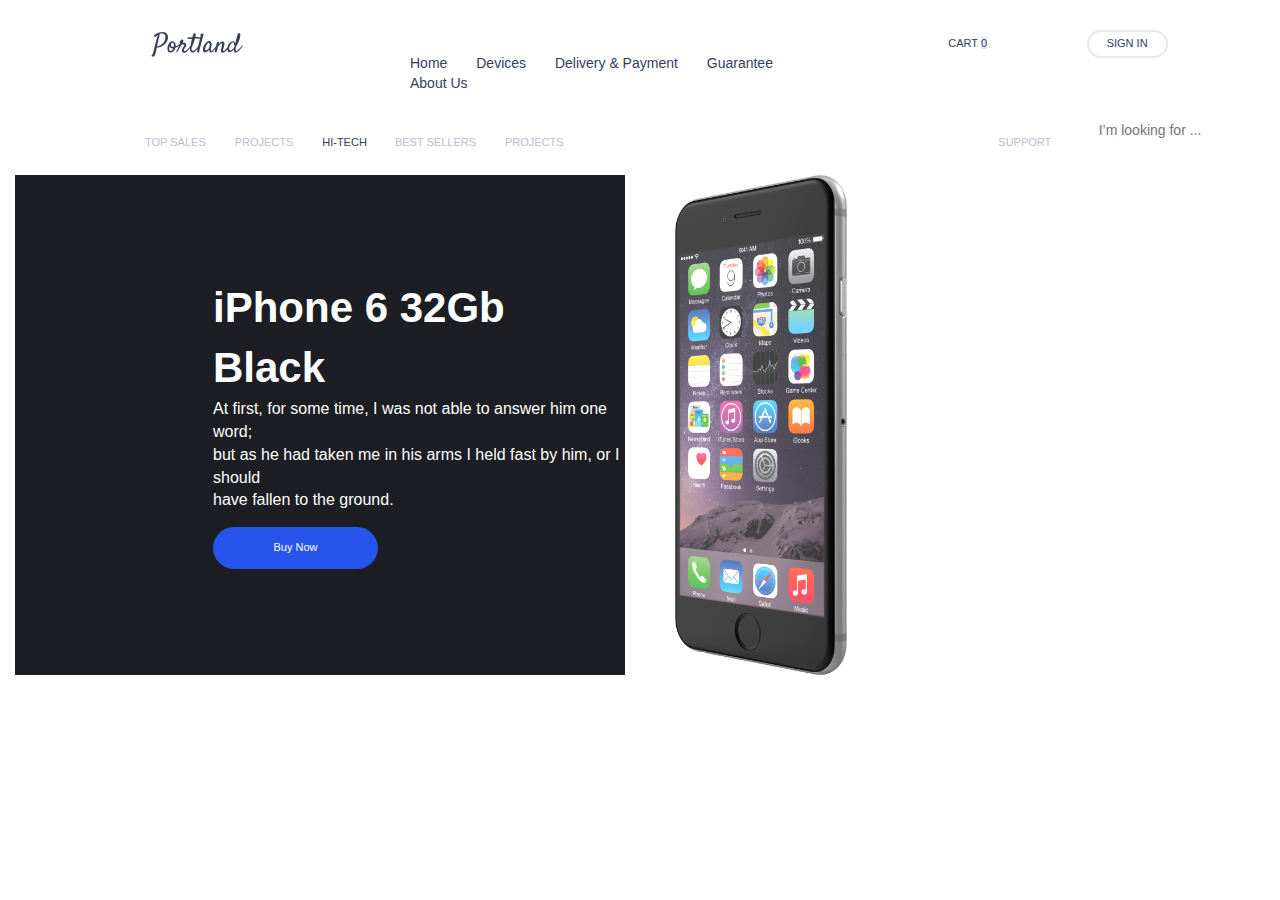
==== index.html @ bcaf547d "Update index.html" ====
<!DOCTYPE html>
<html lang="en">
  <head>
    <meta charset="utf-8">
    <meta http-equiv="X-UA-Compatible" content="IE=edge">
    <meta name="viewport" content="width=device-width, initial-scale=1">
    <!-- The above 3 meta tags *must* come first in the head; any other head content must come *after* these tags -->
    <title>Portland Ui</title>

    <!-- Bootstrap -->
    <link href="css/bootstrap.grid.css" rel="stylesheet">
    <link rel="stylesheet" type="text/css" href="css/style.css">

    <!-- HTML5 shim and Respond.js for IE8 support of HTML5 elements and media queries -->
    <!-- WARNING: Respond.js doesn't work if you view the page via file:// -->
    <!--[if lt IE 9]>
      <script src="https://oss.maxcdn.com/html5shiv/3.7.3/html5shiv.min.js"></script>
      <script src="https://oss.maxcdn.com/respond/1.4.2/respond.min.js"></script>
    <![endif]-->
  </head>
  <body>
    <section class="navbar">
      <div class="container__navbar">
        <div class="row">
          <div class="col-md-3">
               <div class="navbar__logo">
                 <img src="image/Portland.png" alt="Лого">
               </div>
          </div>

          <div class="col-md-5">
               <ul class="navbar__menu">
                 <li class="navbar__menu__item"><a href="#">Home</a></li>
                 <li class="navbar__menu__item"><a href="#">Devices</a></li>
                 <li class="navbar__menu__item"><a href="#">Delivery & Payment</a></li>
                 <li class="navbar__menu__item"><a href="#">Guarantee</a></li>
                 <li class="navbar__menu__item"><a href="#">About Us</a></li>
               </ul>
          </div>

          <div class="col-md-2">
                 <div class="navbar__cart"><span class="glyphicon glyphicon-shopping-cart"></span>Cart <span class="badge">0</span></div> 
          </div>

          <div class="col-md-1">
                <div class="btn">
                    <button  class="navbar__btn">Sign In</button>
                </div>
          </div>

    <section class="menu">
       <div class="container__menu">
         <div class="row">
           <div class="col-md-8">
             <ul class="menu__list">
                <li class="menu__list__item"><a href="#">Top Sales</a></li>
                <li class="menu__list__item"><a href="#">Projects</a></li>
                <li class="menu__list__item"><a href="#"><span class="b"> Hi-tech </span></a></li>
                <li class="menu__list__item"><a href="#">Best Sellers</a></li>
                <li class="menu__list__item"><a href="#">Projects</a></li>
              </ul> 
           </div>

           <div class="col-md-2">
             <ul class="menu__support">
               <li class="menu__item__support"><a href="#">Support</a></li>
             </ul>
           </div>

           <div class="col-md-2">
             <form class="menu__imput">
              <input  class="form" type="text" placeholder="I’m looking for ...">
             </form>
         
          </div>
         </div> 
       </div>
    </section>

    <section class="main">
        <div class="container__main">
          <div class="row">
            <div class="col-md-6">
              <div class="main__bg">
                  <div class="main__bg__header">iPhone 6 32Gb <br> Black</div>
                  <div class="main__bg__p"> At first, for some time, I was not able to answer him one word;<br> but as he had taken me in his arms I held fast by him, or I should <br>have fallen to the ground.</div>
                  <button class="main__bg__btn">Buy Now</button>
              </div>
            </div>
          <div class="iphone">
           <div class="col-md-3">
            <img src="image/iphone.png" height="500">
           </div>
        </div>
    </section>
    <!-- jQuery (necessary for Bootstrap's JavaScript plugins) -->
    <script src="https://ajax.googleapis.com/ajax/libs/jquery/1.12.4/jquery.min.js"></script>
    <!-- Include all compiled plugins (below), or include individual files as needed -->
    <script src="js/bootstrap.min.js"></script>
  </body>
</html>
---- css/style.css ----
.navbar__menu, .menu__list, .menu__support {
	list-style-type: none;
   }

.navbar__menu__item, .menu__list__item {
	display: inline;
	margin-left: 5px;
   }

.navbar{
	margin-bottom: 0px;
	height:90px;
	background-color:#fff;
	border-width: 1px;
	border-color: #f0f2f7;
	
}

.navbar__logo{
	padding-left: 116px;
	padding-top: 32px; 
	
}

.navbar__menu{
	margin-bottom: 0;
	padding-left:60px;
	padding-top:39px;
}

.navbar__menu__item a{
	margin: 0px 10px;
    color: #343e5b;
    font-size: 14px; 
    font-weight: 400;
    text-align: left;
}

.navbar__cart{
	padding-top: 36px;
	padding-left: 80px;
	text-transform: uppercase;
    color: #343e5b;
    font-size: 11px; 
    font-weight: 400;
    text-align: left;

}

.glyphicon-shopping-cart{
    width: 18px;
    height: 17px;
}
	 
.navbar__btn {
    border-radius: 16px;
    border-width: 2px;
    border-color: #e3e8f0;
    border-style: solid;
    width: 81px;
    height: 28px;
    background-color: #fff;
    text-transform: uppercase;
    color: #343e5b;
    font-size: 11px; 
    font-weight: 400;
    text-align: center;  
    }

.btn{
    padding-top:30px;
    padding-left:5px;
    }  
.badge{
	background-color:  #e3e8f0;
    color:  #343e5b;
    font-size: 11px;
    font-weight: 400;
    text-align: left;
}

.menu{
    height:56px;
    background-color: #fff;
}

.menu__list{
    margin-bottom:0px;
    padding:24px 0px;
    padding-left:115px;
}

.menu__list__item a{
    margin:0px 10px;
    color: #b9bed1;
    font-size: 11px; 
    font-weight: 400;
    text-align: left;
    text-transform: uppercase;
}

.b{
    color:#343e5b;
}

.menu__support{
    margin-bottom:0px;
    padding-left: 130px;
    padding-top:24px;
    

}

.menu__item__support a{
    color: #b9bed1;
    font-size: 11px; 
    font-weight: 400;
    text-align: left;
    text-transform: uppercase;
}

.menu__imput{
    padding-top:24px;
    padding-left:15px;
    color:  #a1a8be;
    font-size: 14px;
    font-weight: 400;
    line-height: 24px;
    text-align: left;

}

.form{
    border:none;
}

img{
    padding-left:20px;
}

.main__bg {
    background-color: #1c1e23;
    height: 500px;
}

.main__bg__header{
    position: absolute;
    left: 213px;
    top: 103px;
    font-size: 42px;
    color: #fff;
    font-weight: 900;
    text-align: left;

}

.main__bg__p{
    position: absolute;
    left: 213px;
    top: 223px;
    font-size: 16px;
    color: #fff;
    text-align: left;
}

.main__bg__btn{
    position: absolute;
    left: 213px;
    top: 352px;
    width: 165px;
    height: 42px;
    border-radius: 21px;
    background-color: #2754eb;
    border: #2754eb;
    color:#fff;
    font-size:11px;
    font-weight:400;
    text-align: center;
    
}
.row{
    margin:0px;
}

.iphone {
    height: 500px;
}
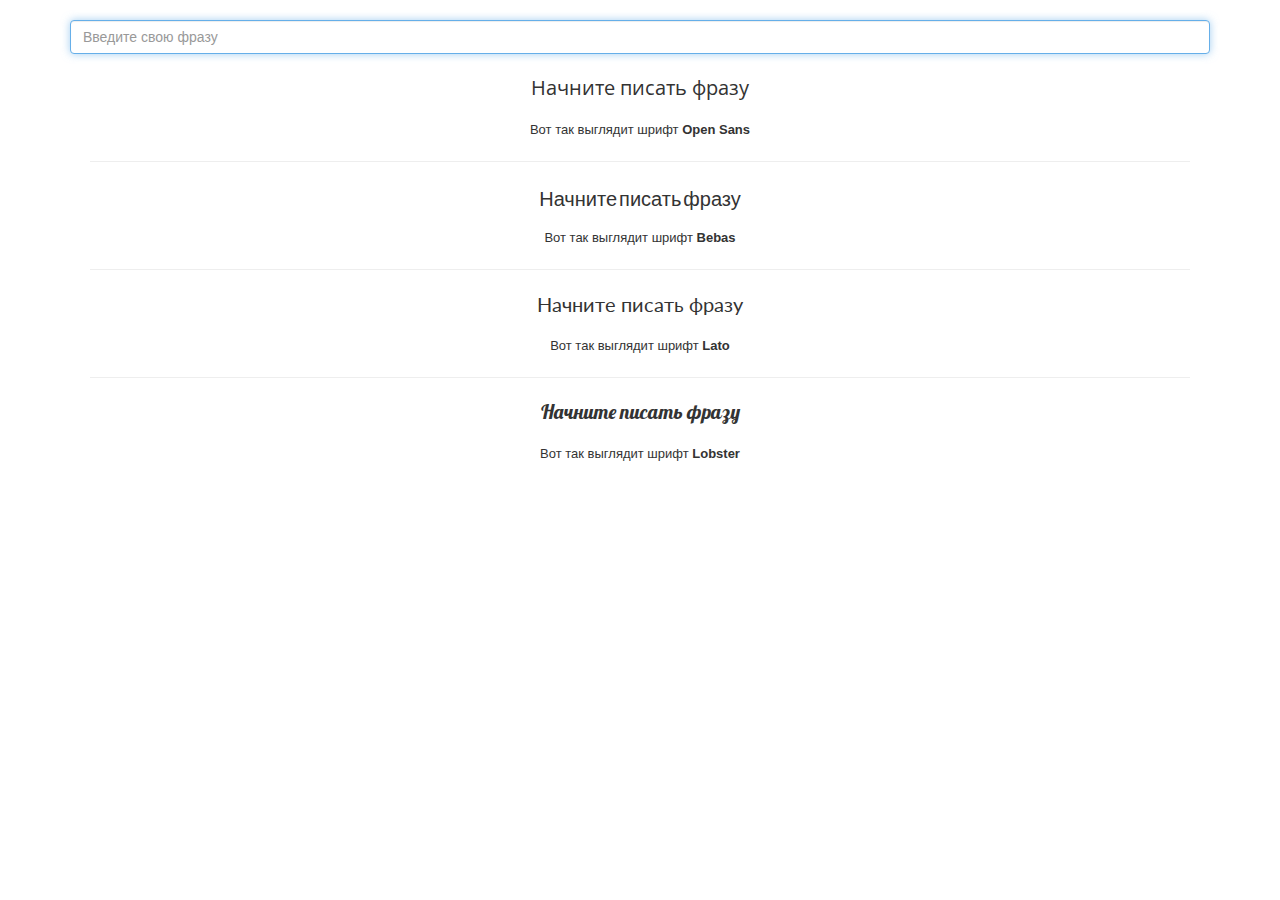
==== commit 5e5e45f7: "Add files via upload" ====
--- a/index.html
+++ b/index.html
@@ -1,101 +1,68 @@
-<!DOCTYPE html>
-<html lang="en">
-  <head>
-    <meta charset="utf-8">
-    <meta http-equiv="X-UA-Compatible" content="IE=edge">
-    <meta name="viewport" content="width=device-width, initial-scale=1">
-    <!-- The above 3 meta tags *must* come first in the head; any other head content must come *after* these tags -->
-    <title>Portland Ui</title>
-
-    <!-- Bootstrap -->
-    <link href="css/bootstrap.grid.css" rel="stylesheet">
-    <link rel="stylesheet" type="text/css" href="css/style.css">
-
-    <!-- HTML5 shim and Respond.js for IE8 support of HTML5 elements and media queries -->
-    <!-- WARNING: Respond.js doesn't work if you view the page via file:// -->
-    <!--[if lt IE 9]>
-      <script src="https://oss.maxcdn.com/html5shiv/3.7.3/html5shiv.min.js"></script>
-      <script src="https://oss.maxcdn.com/respond/1.4.2/respond.min.js"></script>
-    <![endif]-->
-  </head>
-  <body>
-    <section class="navbar">
-      <div class="container__navbar">
-        <div class="row">
-          <div class="col-md-3">
-               <div class="navbar__logo">
-                 <img src="image/Portland.png" alt="Лого">
-               </div>
-          </div>
-
-          <div class="col-md-5">
-               <ul class="navbar__menu">
-                 <li class="navbar__menu__item"><a href="#">Home</a></li>
-                 <li class="navbar__menu__item"><a href="#">Devices</a></li>
-                 <li class="navbar__menu__item"><a href="#">Delivery & Payment</a></li>
-                 <li class="navbar__menu__item"><a href="#">Guarantee</a></li>
-                 <li class="navbar__menu__item"><a href="#">About Us</a></li>
-               </ul>
-          </div>
-
-          <div class="col-md-2">
-                 <div class="navbar__cart"><span class="glyphicon glyphicon-shopping-cart"></span>Cart <span class="badge">0</span></div> 
-          </div>
-
-          <div class="col-md-1">
-                <div class="btn">
-                    <button  class="navbar__btn">Sign In</button>
-                </div>
-          </div>
-
-    <section class="menu">
-       <div class="container__menu">
-         <div class="row">
-           <div class="col-md-8">
-             <ul class="menu__list">
-                <li class="menu__list__item"><a href="#">Top Sales</a></li>
-                <li class="menu__list__item"><a href="#">Projects</a></li>
-                <li class="menu__list__item"><a href="#"><span class="b"> Hi-tech </span></a></li>
-                <li class="menu__list__item"><a href="#">Best Sellers</a></li>
-                <li class="menu__list__item"><a href="#">Projects</a></li>
-              </ul> 
-           </div>
-
-           <div class="col-md-2">
-             <ul class="menu__support">
-               <li class="menu__item__support"><a href="#">Support</a></li>
-             </ul>
-           </div>
-
-           <div class="col-md-2">
-             <form class="menu__imput">
-              <input  class="form" type="text" placeholder="I’m looking for ...">
-             </form>
-         
-          </div>
-         </div> 
-       </div>
-    </section>
-
-    <section class="main">
-        <div class="container__main">
-          <div class="row">
-            <div class="col-md-6">
-              <div class="main__bg">
-                  <div class="main__bg__header">iPhone 6 32Gb <br> Black</div>
-                  <div class="main__bg__p"> At first, for some time, I was not able to answer him one word;<br> but as he had taken me in his arms I held fast by him, or I should <br>have fallen to the ground.</div>
-                  <button class="main__bg__btn">Buy Now</button>
-              </div>
-            </div>
-          <div class="iphone">
-           <div class="col-md-3">
-            <img src="image/iphone.png" height="500">
-           </div>
-        </div>
-    </section>
-    <!-- jQuery (necessary for Bootstrap's JavaScript plugins) -->
-    <script src="https://ajax.googleapis.com/ajax/libs/jquery/1.12.4/jquery.min.js"></script>
-    <!-- Include all compiled plugins (below), or include individual files as needed -->
-    <script src="js/bootstrap.min.js"></script>
-  </body>
-</html>
+<!DOCTYPE html>
+<html lang="ru">
+  <head>
+    <meta charset="utf-8">
+    <meta http-equiv="X-UA-Compatible" content="IE=edge">
+    <meta name="viewport" content="width=device-width, initial-scale=1">
+    <meta property="og:title" content="" />
+    <meta property="og:description" content="" />
+    <meta property="og:url" content="" />
+    <meta property="og:image" content="img/preview.jpg" />
+
+    <meta name="title" content="" />
+    <meta name="description" content="" />
+    <link rel="image_src" href="img/preview.jpg" />
+
+    <!-- The above 3 meta tags *must* come first in the head; any other head content must come *after* these tags -->
+    <title>Подбор шрифтов</title>
+    <link rel="shortcut icon" type="image/x-icon" href="favicon.ico">
+    <link rel="icon" href="img/favicon/favicon-16.png" sizes="16x16" type="image/png">
+    <link rel="icon" href="img/favicon/favicon-32.png" sizes="32x32" type="image/png">
+    <link rel="icon" href="img/favicon/favicon-48.png" sizes="48x48" type="image/png">
+    <link rel="icon" href="img/favicon/favicon-62.png" sizes="62x62" type="image/png">
+    <link rel="icon" href="img/favicon/favicon-192.png" sizes="192x192" type="image/png">
+
+    <!-- Bootstrap -->
+    <link href="css/bootstrap.min.css" rel="stylesheet">
+  	<link rel="stylesheet" href="css/style.css"/>
+    <link rel="stylesheet" type="text/css" href="css/fonts.css">
+    <link href="https://fonts.googleapis.com/css?family=Lobster|Open+Sans" rel="stylesheet">
+    <link href="https://fonts.googleapis.com/css?family=Lato" rel="stylesheet">
+    <!-- HTML5 shim and Respond.js for IE8 support of HTML5 elements and media queries -->
+    <!-- WARNING: Respond.js doesn't work if you view the page via file:// -->
+    <!--[if lt IE 9]>
+      <script src="https://oss.maxcdn.com/html5shiv/3.7.3/html5shiv.min.js"></script>
+      <script src="https://oss.maxcdn.com/respond/1.4.2/respond.min.js"></script>
+    <![endif]-->
+  </head>
+  <body>
+    <header>
+    	<div class="container">
+  				<div class="text-box"><input type="search" class="form-control" autofocus placeholder="Введите свою фразу"></div>
+  				<div class="fonts">
+  					<p class="resault OpenSans">Начните писать фразу</p>
+  					<small>Вот так выглядит шрифт <strong>Open Sans</strong></small>
+  					<hr>
+  					<p class="resault Bebas">Начните писать фразу</p>
+  					<small>Вот так выглядит шрифт <strong>Bebas</strong></small>
+  					<hr>
+  					<p class="resault Lato">Начните писать фразу</p>
+  					<small>Вот так выглядит шрифт <strong>Lato</strong></small>
+  					<hr>
+  					<p class="resault Lobster">Начните писать фразу</p>
+  					<small>Вот так выглядит шрифт <strong>Lobster</strong></small>
+  					
+  				</div>
+    	</div>
+    </header>
+
+    <!-- jQuery (necessary for Bootstrap's JavaScript plugins) -->
+    <script src="https://ajax.googleapis.com/ajax/libs/jquery/1.12.4/jquery.min.js"></script>
+    <!-- Include all compiled plugins (below), or include individual files as needed -->
+    <script>
+    		$('input').keyup(function(){
+    			$('p.resault').text($('input').val())
+    		});
+    </script>
+  </body>
+</html>--- a/css/style.css
+++ b/css/style.css
@@ -1,187 +1,31 @@
-.navbar__menu, .menu__list, .menu__support {
-	list-style-type: none;
-   }
-
-.navbar__menu__item, .menu__list__item {
-	display: inline;
-	margin-left: 5px;
-   }
-
-.navbar{
-	margin-bottom: 0px;
-	height:90px;
-	background-color:#fff;
-	border-width: 1px;
-	border-color: #f0f2f7;
-	
-}
-
-.navbar__logo{
-	padding-left: 116px;
-	padding-top: 32px; 
-	
-}
-
-.navbar__menu{
-	margin-bottom: 0;
-	padding-left:60px;
-	padding-top:39px;
-}
-
-.navbar__menu__item a{
-	margin: 0px 10px;
-    color: #343e5b;
-    font-size: 14px; 
-    font-weight: 400;
-    text-align: left;
-}
-
-.navbar__cart{
-	padding-top: 36px;
-	padding-left: 80px;
-	text-transform: uppercase;
-    color: #343e5b;
-    font-size: 11px; 
-    font-weight: 400;
-    text-align: left;
-
-}
-
-.glyphicon-shopping-cart{
-    width: 18px;
-    height: 17px;
-}
-	 
-.navbar__btn {
-    border-radius: 16px;
-    border-width: 2px;
-    border-color: #e3e8f0;
-    border-style: solid;
-    width: 81px;
-    height: 28px;
-    background-color: #fff;
-    text-transform: uppercase;
-    color: #343e5b;
-    font-size: 11px; 
-    font-weight: 400;
-    text-align: center;  
-    }
-
-.btn{
-    padding-top:30px;
-    padding-left:5px;
-    }  
-.badge{
-	background-color:  #e3e8f0;
-    color:  #343e5b;
-    font-size: 11px;
-    font-weight: 400;
-    text-align: left;
-}
-
-.menu{
-    height:56px;
-    background-color: #fff;
-}
-
-.menu__list{
-    margin-bottom:0px;
-    padding:24px 0px;
-    padding-left:115px;
-}
-
-.menu__list__item a{
-    margin:0px 10px;
-    color: #b9bed1;
-    font-size: 11px; 
-    font-weight: 400;
-    text-align: left;
-    text-transform: uppercase;
-}
-
-.b{
-    color:#343e5b;
-}
-
-.menu__support{
-    margin-bottom:0px;
-    padding-left: 130px;
-    padding-top:24px;
-    
-
-}
-
-.menu__item__support a{
-    color: #b9bed1;
-    font-size: 11px; 
-    font-weight: 400;
-    text-align: left;
-    text-transform: uppercase;
-}
-
-.menu__imput{
-    padding-top:24px;
-    padding-left:15px;
-    color:  #a1a8be;
-    font-size: 14px;
-    font-weight: 400;
-    line-height: 24px;
-    text-align: left;
-
-}
-
-.form{
-    border:none;
-}
-
-img{
-    padding-left:20px;
-}
-
-.main__bg {
-    background-color: #1c1e23;
-    height: 500px;
-}
-
-.main__bg__header{
-    position: absolute;
-    left: 213px;
-    top: 103px;
-    font-size: 42px;
-    color: #fff;
-    font-weight: 900;
-    text-align: left;
-
-}
-
-.main__bg__p{
-    position: absolute;
-    left: 213px;
-    top: 223px;
-    font-size: 16px;
-    color: #fff;
-    text-align: left;
-}
-
-.main__bg__btn{
-    position: absolute;
-    left: 213px;
-    top: 352px;
-    width: 165px;
-    height: 42px;
-    border-radius: 21px;
-    background-color: #2754eb;
-    border: #2754eb;
-    color:#fff;
-    font-size:11px;
-    font-weight:400;
-    text-align: center;
-    
-}
-.row{
-    margin:0px;
-}
-
-.iphone {
-    height: 500px;
-}
+.text-box{
+	padding-top: 2rem;
+}
+.result {
+	margin-bottom: 0;
+	margin-top: 3rem;
+}
+.fonts {
+	font-size: 2rem;
+	text-align: center;
+	padding: 2rem;
+}
+small {
+	font-size: 1.3rem;
+}
+
+.OpenSans {
+	font-family: 'Open Sans', sans-serif;
+}
+
+.Bebas {
+	font-family: 'Bebas', sans-serif;
+}
+
+.Lato {
+	font-family: 'Lato', sans-serif;
+}
+
+.Lobster {
+	font-family: 'Lobster', cursive;
+}
--- a/css/fonts.css
+++ b/css/fonts.css
@@ -0,0 +1,13 @@
+@font-face {
+	font-family: 'Bebas';
+	src: url('fonts/Bebas.eot');
+	src: url('fonts/Bebas.eot?#iefix') format('embedded-opentype'),
+		url('fonts/Bebas.woff2') format('woff2'),
+		url('fonts/Bebas.woff') format('woff'),
+		url('fonts/Bebas.ttf') format('truetype'),
+		url('fonts/Bebas.svg#Bebas') format('svg');
+	font-weight: normal;
+	font-style: normal;
+}
+
+@import url('https://fonts.googleapis.com/css?family=Lato');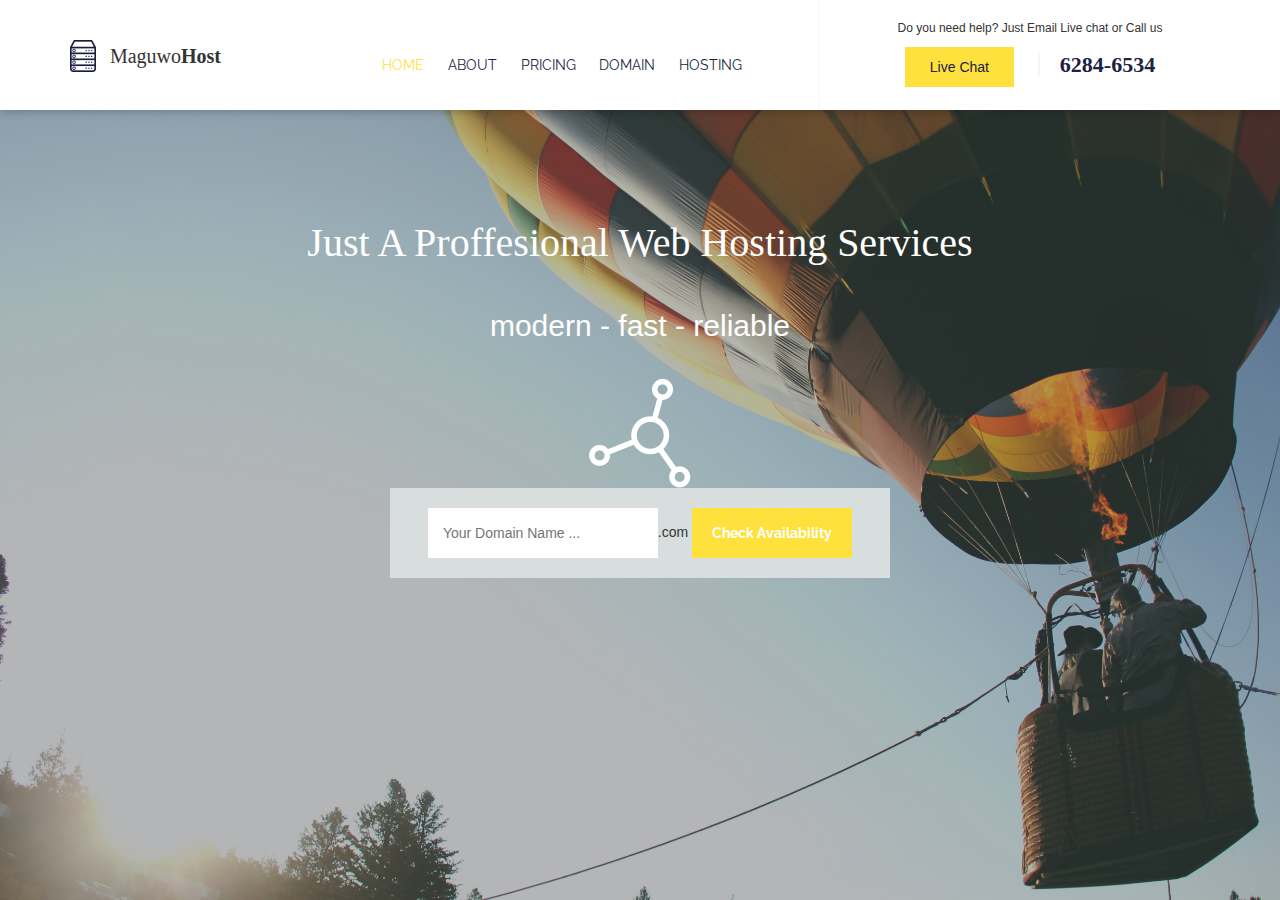
==== commit 50d98bc6: "Add files via upload" ====
--- a/index.html
+++ b/index.html
@@ -1,68 +1,83 @@
-<!DOCTYPE html>
-<html lang="ru">
-  <head>
-    <meta charset="utf-8">
-    <meta http-equiv="X-UA-Compatible" content="IE=edge">
-    <meta name="viewport" content="width=device-width, initial-scale=1">
-    <meta property="og:title" content="" />
-    <meta property="og:description" content="" />
-    <meta property="og:url" content="" />
-    <meta property="og:image" content="img/preview.jpg" />
-
-    <meta name="title" content="" />
-    <meta name="description" content="" />
-    <link rel="image_src" href="img/preview.jpg" />
-
-    <!-- The above 3 meta tags *must* come first in the head; any other head content must come *after* these tags -->
-    <title>Подбор шрифтов</title>
-    <link rel="shortcut icon" type="image/x-icon" href="favicon.ico">
-    <link rel="icon" href="img/favicon/favicon-16.png" sizes="16x16" type="image/png">
-    <link rel="icon" href="img/favicon/favicon-32.png" sizes="32x32" type="image/png">
-    <link rel="icon" href="img/favicon/favicon-48.png" sizes="48x48" type="image/png">
-    <link rel="icon" href="img/favicon/favicon-62.png" sizes="62x62" type="image/png">
-    <link rel="icon" href="img/favicon/favicon-192.png" sizes="192x192" type="image/png">
-
-    <!-- Bootstrap -->
-    <link href="css/bootstrap.min.css" rel="stylesheet">
-  	<link rel="stylesheet" href="css/style.css"/>
-    <link rel="stylesheet" type="text/css" href="css/fonts.css">
-    <link href="https://fonts.googleapis.com/css?family=Lobster|Open+Sans" rel="stylesheet">
-    <link href="https://fonts.googleapis.com/css?family=Lato" rel="stylesheet">
-    <!-- HTML5 shim and Respond.js for IE8 support of HTML5 elements and media queries -->
-    <!-- WARNING: Respond.js doesn't work if you view the page via file:// -->
-    <!--[if lt IE 9]>
-      <script src="https://oss.maxcdn.com/html5shiv/3.7.3/html5shiv.min.js"></script>
-      <script src="https://oss.maxcdn.com/respond/1.4.2/respond.min.js"></script>
-    <![endif]-->
-  </head>
-  <body>
-    <header>
-    	<div class="container">
-  				<div class="text-box"><input type="search" class="form-control" autofocus placeholder="Введите свою фразу"></div>
-  				<div class="fonts">
-  					<p class="resault OpenSans">Начните писать фразу</p>
-  					<small>Вот так выглядит шрифт <strong>Open Sans</strong></small>
-  					<hr>
-  					<p class="resault Bebas">Начните писать фразу</p>
-  					<small>Вот так выглядит шрифт <strong>Bebas</strong></small>
-  					<hr>
-  					<p class="resault Lato">Начните писать фразу</p>
-  					<small>Вот так выглядит шрифт <strong>Lato</strong></small>
-  					<hr>
-  					<p class="resault Lobster">Начните писать фразу</p>
-  					<small>Вот так выглядит шрифт <strong>Lobster</strong></small>
-  					
-  				</div>
-    	</div>
-    </header>
-
-    <!-- jQuery (necessary for Bootstrap's JavaScript plugins) -->
-    <script src="https://ajax.googleapis.com/ajax/libs/jquery/1.12.4/jquery.min.js"></script>
-    <!-- Include all compiled plugins (below), or include individual files as needed -->
-    <script>
-    		$('input').keyup(function(){
-    			$('p.resault').text($('input').val())
-    		});
-    </script>
-  </body>
+<!DOCTYPE html>
+<html lang="en">
+  <head>
+    <meta charset="utf-8">
+    <meta http-equiv="X-UA-Compatible" content="IE=edge">
+    <meta name="viewport" content="width=device-width, initial-scale=1">
+    <!-- The above 3 meta tags *must* come first in the head; any other head content must come *after* these tags -->
+    <title>Maguwo Host - professional web hosting service</title>
+
+    <!-- Bootstrap -->
+    <link href="css/bootstrap.min.css" rel="stylesheet">
+    <link href="css/style.css" rel="stylesheet">
+    <link href="css/main.css" rel="stylesheet">
+	<link href="https://fonts.googleapis.com/css?family=Lato|Raleway:400,600,700" rel="stylesheet">
+    <!-- HTML5 shim and Respond.js for IE8 support of HTML5 elements and media queries -->
+    <!-- WARNING: Respond.js doesn't work if you view the page via file:// -->
+    <!--[if lt IE 9]>
+      <script src="https://oss.maxcdn.com/html5shiv/3.7.3/html5shiv.min.js"></script>
+      <script src="https://oss.maxcdn.com/respond/1.4.2/respond.min.js"></script>
+    <![endif]-->
+  </head>
+  <body>
+  <header>
+    <div class="header-top-block">
+      <div class="container">
+        <div class="row">
+          <div class="col-md-2">
+            <div class="header-logo">
+              <picture>
+                <img class="header-logo_png" src="img/logoshape.png">
+              </picture>
+              <span class="header-logo_text">
+                Maguwo<strong>Host</strong>
+              </span>
+            </div>
+          </div>
+          <div class="col-md-6">
+            <ul class="header-nav">
+              <li class="nav-item item-active"><a href="#">Home</a></li>
+              <li class="nav-item"><a href="#">About</a></li>
+              <li class="nav-item"><a href="#">Pricing</a></li>
+              <li class="nav-item"><a href="#">Domain</a></li>
+              <li class="nav-item"><a href="#">Hosting</a></li>
+            </ul>
+          </div>
+          <div class="col-md-4">
+            <div class="header-callback">
+              <div class="header-callback-text">
+                <p>Do you need help? Just Email Live chat or Call us</p>
+              </div>
+              <a href="#" class="header-callback_btn">Live Chat</a>
+              <a href="#" class="header-callback_phone">6284-6534</a>
+            </div>
+          </div>
+        </div>
+      </div>
+    </div>
+    <div class="header-main">
+      <div class="container">
+        <div class="header-text-block">
+        <h1>Just a Proffesional Web Hosting Services</h1>
+        <p style="padding-top: 20px">modern  -  fast  -  reliable</p>
+        <picture>
+          <source src="img/mainshape.svg" type="image/svg+xml">
+          <img src="img/mainshape.png" alt="mainshape" class="header-main-img" style="padding-top: 20px">
+        </picture>
+        </div>
+        <div class="main-form-block">
+          <form action="#">
+            <input type="text" class="main-form-input" placeholder="Your Domain Name ...">
+            <span class="input addon">.com</span>
+            <button class="main-form-btn" type="submit">Check Availability</button>
+          </form>
+        </div>
+      </div>
+    </div>
+  </header>
+    <!-- jQuery (necessary for Bootstrap's JavaScript plugins) -->
+    <script src="https://ajax.googleapis.com/ajax/libs/jquery/1.12.4/jquery.min.js"></script>
+    <!-- Include all compiled plugins (below), or include individual files as needed -->
+    <script src="js/bootstrap.min.js"></script>
+  </body>
 </html>--- a/css/style.css
+++ b/css/style.css
@@ -1,31 +1,44 @@
-.text-box{
-	padding-top: 2rem;
-}
-.result {
-	margin-bottom: 0;
-	margin-top: 3rem;
-}
-.fonts {
-	font-size: 2rem;
-	text-align: center;
-	padding: 2rem;
-}
-small {
-	font-size: 1.3rem;
-}
-
-.OpenSans {
-	font-family: 'Open Sans', sans-serif;
-}
-
-.Bebas {
-	font-family: 'Bebas', sans-serif;
-}
-
-.Lato {
-	font-family: 'Lato', sans-serif;
-}
-
-.Lobster {
-	font-family: 'Lobster', cursive;
-}
+.main-form-block {
+			margin: 0 auto;
+			width: 50rem;
+			height: 9rem;
+			padding: 2rem;
+			background-color: #d8dddd;
+			text-align: center;
+		}
+
+.main-form-input {
+			display: line-block;
+			background-color: #fff;
+			padding: 1.5rem;
+			height: 5rem;
+			border: none;
+			margin-right: -4px;
+			width: 50%;
+			vertical-align: middle;
+		}
+
+.main-form-btn {
+			border: none;
+			display: inline-block;
+			background-color: #ffe13e;
+			color: #fff;
+			height: 5rem;
+			padding-right: 2rem;
+			padding-left: 2rem;
+			vertical-align: middle;
+			font-family: 'Raleway', sans-serif;
+			font-weight: 700;
+		}
+
+.input-addon {
+	font-family: 'Raleway', sans-serif;
+	font-weight: 700;
+	display: inline-block;
+	background-color: #ffe13e;
+	height: 5rem;
+	width: 8rem;
+	margin-right: -3px;
+	line-height: 5rem;
+	vertical-align: middle;
+}--- a/css/main.css
+++ b/css/main.css
@@ -0,0 +1,198 @@
+html {
+  font-size: 10px;
+}
+
+@font-face {
+  font-family: "RockwellRegular";
+  src: url("fonts/RockwellRegular.eot");
+  src: url("fonts/RockwellRegular.eot?#iefix") format("embedded-opentype"),url("fonts/RockwellRegular.woff") format("woff"),url("fonts/RockwellRegular.ttf") format("truetype");
+  font-style: normal;
+  font-weight: 400;
+}
+
+.b-rw,
+.header-nav li a,
+.reg-rw,
+.sb-rw {
+  font-family: 'Raleway',sans-serif;
+  font-weight: 400;
+}
+
+.b-rw,
+.header-nav li a,
+.sb-rw {
+  font-weight: 600;
+}
+
+.b-rw,
+.header-nav li a {
+  font-weight: 700;
+}
+
+.header-font-bold,
+.header-font-reg {
+  font-family: "RockwellRegular";
+  font-weight: 400;
+}
+
+.header-font-bold {
+  font-weight: 700;
+}
+
+header {
+  height: 100vh;
+  min-height: 60rem;
+  background: url("../img/bg-img.jpg") center center;
+  background-size: cover;
+  background-color: red;
+}
+
+.header-top-block {
+  box-shadow: 0 0 10px rgba(0,0,0,.3);
+  background-color: #fff;
+  height: 11rem;
+}
+
+.header-logo,
+.header-nav {
+  height: 11rem;
+  line-height: 11rem;
+}
+
+.header-logo span,
+.header-text-block h1 {
+  font-family: "RockwellRegular";
+  font-weight: 400;
+}
+
+.header-logo span {
+  vertical-align: middle;
+  margin-left: 1rem;
+  font-size: 2rem;
+}
+
+.header-nav {
+  border-right: 1px solid rgba(164,164,164,.1);
+  -webkit-margin-before: 0;
+  -webkit-margin-after: 0;
+}
+
+.header-nav li {
+  display: inline-block;
+  margin: 1rem;
+}
+
+.header-nav li a {
+  text-transform: uppercase;
+  font-size: 1.4rem;
+  font-weight: 400;
+  color: #202242;
+}
+
+.header-nav li a:hover {
+  text-decoration: none;
+}
+
+.header-nav li.item-active a {
+  color: #ffe13e;
+}
+
+.header-callback,
+.header-nav {
+  text-align: center;
+}
+
+.header-callback-text {
+  padding-top: 2rem;
+  font-size: 1.2rem;
+}
+
+.header-callback_btn {
+  display: inline-block;
+  padding: 1rem 2.5rem;
+  margin-right: 2rem;
+  background-color: #ffe13e;
+  color: #202242;
+}
+
+.header-callback_btn:hover {
+  color: #f4d31f;
+  text-decoration: none;
+}
+
+.header-callback_phone {
+  font-family: "RockwellRegular";
+  font-weight: 700;
+  color: #202242;
+  font-size: 2.2rem;
+  padding-left: 2rem;
+  border-left: 2px solid rgba(164,164,164,.1);
+}
+
+.header-callback_phone:hover {
+  text-decoration: none;
+}
+
+.header-text-block {
+  text-align: center;
+  padding-top: 8%;
+  color: #fff;
+}
+
+.header-text-block h1 {
+  text-transform: capitalize;
+  font-size: 4rem;
+  text-align: center;
+  margin-bottom: 2rem;
+}
+
+.header-text-block p {
+  font-size: 3rem;
+}
+
+.header-text-block-main-img {
+  margintop: 5rem;
+}
+
+.header .main-form-block {
+  margin: 0 auto;
+  width: 60rem;
+  height: 9rem;
+  padding: 2rem;
+  background-color: rgba(255,255,255,.5);
+  text-align: center;
+}
+
+.header .main-form-input {
+  display: line-block;
+  background-color: #fff;
+  padding: 1.5rem;
+  height: 5rem;
+  border: 0;
+  margin-right: -4px;
+  width: 40%;
+  vertical-align: middle;
+}
+
+.header .main-form-btn,
+.input-addon {
+  font-family: 'Raleway',sans-serif;
+  font-weight: 700;
+  display: inline-block;
+  background-color: #ffe13e;
+  height: 5rem;
+  vertical-align: middle;
+}
+
+.header .main-form-btn {
+  border: 0;
+  color: #fff;
+  padding-right: 2rem;
+  padding-left: 2rem;
+}
+
+.input-addon {
+  width: 8rem;
+  margin-right: -3px;
+  line-height: 5rem;
+}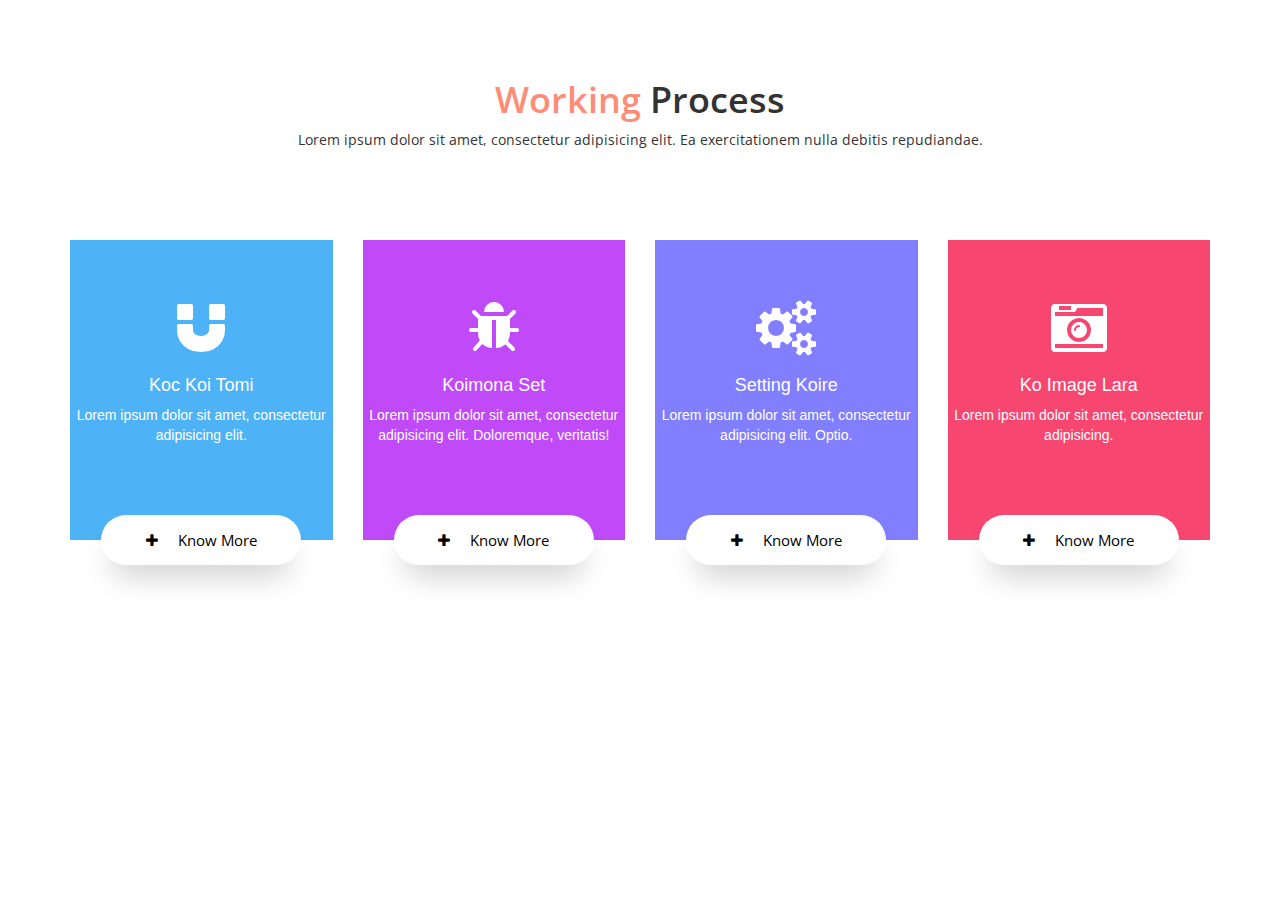
==== commit 26ed09a8: "Add files via upload" ====
--- a/index.html
+++ b/index.html
@@ -5,76 +5,65 @@
     <meta http-equiv="X-UA-Compatible" content="IE=edge">
     <meta name="viewport" content="width=device-width, initial-scale=1">
     <!-- The above 3 meta tags *must* come first in the head; any other head content must come *after* these tags -->
-    <title>Maguwo Host - professional web hosting service</title>
+    <title>Working process</title>
 
     <!-- Bootstrap -->
     <link href="css/bootstrap.min.css" rel="stylesheet">
-    <link href="css/style.css" rel="stylesheet">
     <link href="css/main.css" rel="stylesheet">
-	<link href="https://fonts.googleapis.com/css?family=Lato|Raleway:400,600,700" rel="stylesheet">
-    <!-- HTML5 shim and Respond.js for IE8 support of HTML5 elements and media queries -->
-    <!-- WARNING: Respond.js doesn't work if you view the page via file:// -->
-    <!--[if lt IE 9]>
-      <script src="https://oss.maxcdn.com/html5shiv/3.7.3/html5shiv.min.js"></script>
-      <script src="https://oss.maxcdn.com/respond/1.4.2/respond.min.js"></script>
-    <![endif]-->
+    <link rel="stylesheet" type="text/css" href="css/font-awesome.min.css">
+    <link href="https://fonts.googleapis.com/css?family=Open+Sans:400,600" rel="stylesheet">
+
   </head>
   <body>
-  <header>
-    <div class="header-top-block">
-      <div class="container">
-        <div class="row">
-          <div class="col-md-2">
-            <div class="header-logo">
-              <picture>
-                <img class="header-logo_png" src="img/logoshape.png">
-              </picture>
-              <span class="header-logo_text">
-                Maguwo<strong>Host</strong>
-              </span>
+    <section>
+    	<div class="header">
+    		<div class="header-text">
+    			<h1 class="header-text-h1">
+    				<span class="header-text-first">Working</span> Process<br>
+                </h1>
+    				<p id="header-text-two">Lorem ipsum dolor sit amet, consectetur adipisicing elit. Ea exercitationem nulla debitis repudiandae.</p>
+    		</div>
+    	</div>
+    </section>
+    <main>
+        <div class="container">
+            <div class="row main-row">
+                <div class="col-md-3">
+                <div class="box-magnet">
+                    <i class="fa fa-magnet fa-4x"></i>
+                    <h4 class="main-row-h2">Koc Koi Tomi</h4>
+                    <p>Lorem ipsum dolor sit amet, consectetur adipisicing elit.</p>
+                    <button class="main-row_btn"><i class="fa fa-plus fa-1x"></i>Know More</button>
+                </div>
+                </div>
+                <div class="col-md-3">
+                <div class="box-bug">
+                    <i class="fa fa-bug fa-4x"></i>
+                    <h4 class="main-row-h2">Koimona Set</h4>
+                    <p>Lorem ipsum dolor sit amet, consectetur adipisicing elit. Doloremque, veritatis!</p>
+                    <button class="main-row_btn"><i class="fa fa-plus fa-1x"></i>Know More</button>
+                </div>
+                </div>
+                <div class="col-md-3">
+                <div class="box-cogs">
+                    <i class="fa fa-cogs fa-4x"></i>
+                    <h4 class="main-row-h2">Setting Koire</h4>
+                    <p class="col-md-text">Lorem ipsum dolor sit amet, consectetur adipisicing elit. Optio.</p>
+                    <button class="main-row_btn"><i class="fa fa-plus fa-1x"></i>Know More</button>
+                </div>
+                </div>
+                <div class="col-md-3">
+                <div class="box-camera">
+                    <i class="fa fa-camera-retro fa-4x"></i>
+                    <h4 class="main-row-h2">Ko Image Lara</h4>
+                    <p>Lorem ipsum dolor sit amet, consectetur adipisicing.</p>
+                    <button class="main-row_btn"><i class="fa fa-plus fa-1x"></i>Know More</button>
+                </div>
+                </div>
             </div>
-          </div>
-          <div class="col-md-6">
-            <ul class="header-nav">
-              <li class="nav-item item-active"><a href="#">Home</a></li>
-              <li class="nav-item"><a href="#">About</a></li>
-              <li class="nav-item"><a href="#">Pricing</a></li>
-              <li class="nav-item"><a href="#">Domain</a></li>
-              <li class="nav-item"><a href="#">Hosting</a></li>
-            </ul>
-          </div>
-          <div class="col-md-4">
-            <div class="header-callback">
-              <div class="header-callback-text">
-                <p>Do you need help? Just Email Live chat or Call us</p>
-              </div>
-              <a href="#" class="header-callback_btn">Live Chat</a>
-              <a href="#" class="header-callback_phone">6284-6534</a>
-            </div>
-          </div>
         </div>
-      </div>
-    </div>
-    <div class="header-main">
-      <div class="container">
-        <div class="header-text-block">
-        <h1>Just a Proffesional Web Hosting Services</h1>
-        <p style="padding-top: 20px">modern  -  fast  -  reliable</p>
-        <picture>
-          <source src="img/mainshape.svg" type="image/svg+xml">
-          <img src="img/mainshape.png" alt="mainshape" class="header-main-img" style="padding-top: 20px">
-        </picture>
-        </div>
-        <div class="main-form-block">
-          <form action="#">
-            <input type="text" class="main-form-input" placeholder="Your Domain Name ...">
-            <span class="input addon">.com</span>
-            <button class="main-form-btn" type="submit">Check Availability</button>
-          </form>
-        </div>
-      </div>
-    </div>
-  </header>
+    </main>
+
     <!-- jQuery (necessary for Bootstrap's JavaScript plugins) -->
     <script src="https://ajax.googleapis.com/ajax/libs/jquery/1.12.4/jquery.min.js"></script>
     <!-- Include all compiled plugins (below), or include individual files as needed -->
--- a/css/main.css
+++ b/css/main.css
@@ -2,197 +2,78 @@
   font-size: 10px;
 }
 
-@font-face {
-  font-family: "RockwellRegular";
-  src: url("fonts/RockwellRegular.eot");
-  src: url("fonts/RockwellRegular.eot?#iefix") format("embedded-opentype"),url("fonts/RockwellRegular.woff") format("woff"),url("fonts/RockwellRegular.ttf") format("truetype");
-  font-style: normal;
-  font-weight: 400;
+.header-text {
+  margin-top: 8rem;
+  text-align: center;
+  font-family: 'Open Sans',sans-serif;
 }
 
-.b-rw,
-.header-nav li a,
-.reg-rw,
-.sb-rw {
-  font-family: 'Raleway',sans-serif;
-  font-weight: 400;
-}
-
-.b-rw,
-.header-nav li a,
-.sb-rw {
+.header-text-h1 {
   font-weight: 600;
 }
 
-.b-rw,
-.header-nav li a {
-  font-weight: 700;
+.header-text-first {
+  color: #fd8d77;
 }
 
-.header-font-bold,
-.header-font-reg {
-  font-family: "RockwellRegular";
-  font-weight: 400;
+.header-text-two {
+  color: #8a8a8a;
 }
 
-.header-font-bold {
-  font-weight: 700;
-}
-
-header {
-  height: 100vh;
-  min-height: 60rem;
-  background: url("../img/bg-img.jpg") center center;
-  background-size: cover;
-  background-color: red;
-}
-
-.header-top-block {
-  box-shadow: 0 0 10px rgba(0,0,0,.3);
-  background-color: #fff;
-  height: 11rem;
-}
-
-.header-logo,
-.header-nav {
-  height: 11rem;
-  line-height: 11rem;
-}
-
-.header-logo span,
-.header-text-block h1 {
-  font-family: "RockwellRegular";
-  font-weight: 400;
-}
-
-.header-logo span {
-  vertical-align: middle;
-  margin-left: 1rem;
-  font-size: 2rem;
-}
-
-.header-nav {
-  border-right: 1px solid rgba(164,164,164,.1);
-  -webkit-margin-before: 0;
-  -webkit-margin-after: 0;
-}
-
-.header-nav li {
-  display: inline-block;
-  margin: 1rem;
-}
-
-.header-nav li a {
-  text-transform: uppercase;
-  font-size: 1.4rem;
-  font-weight: 400;
-  color: #202242;
-}
-
-.header-nav li a:hover {
-  text-decoration: none;
-}
-
-.header-nav li.item-active a {
-  color: #ffe13e;
-}
-
-.header-callback,
-.header-nav {
+.main-row {
+  margin-top: 8rem;
   text-align: center;
-}
-
-.header-callback-text {
-  padding-top: 2rem;
-  font-size: 1.2rem;
-}
-
-.header-callback_btn {
-  display: inline-block;
-  padding: 1rem 2.5rem;
-  margin-right: 2rem;
-  background-color: #ffe13e;
-  color: #202242;
-}
-
-.header-callback_btn:hover {
-  color: #f4d31f;
-  text-decoration: none;
-}
-
-.header-callback_phone {
-  font-family: "RockwellRegular";
-  font-weight: 700;
-  color: #202242;
-  font-size: 2.2rem;
-  padding-left: 2rem;
-  border-left: 2px solid rgba(164,164,164,.1);
-}
-
-.header-callback_phone:hover {
-  text-decoration: none;
-}
-
-.header-text-block {
-  text-align: center;
-  padding-top: 8%;
   color: #fff;
 }
 
-.header-text-block h1 {
-  text-transform: capitalize;
-  font-size: 4rem;
-  text-align: center;
-  margin-bottom: 2rem;
+.box {
+  padding-left: 1rem;
+  padding-right: 1rem;
 }
 
-.header-text-block p {
-  font-size: 3rem;
+.box-bug,
+.box-magnet {
+  height: 30rem;
+  background-color: #4eb2f7;
 }
 
-.header-text-block-main-img {
-  margintop: 5rem;
+.box-bug {
+  background-color: #c049f8;
 }
 
-.header .main-form-block {
-  margin: 0 auto;
-  width: 60rem;
-  height: 9rem;
-  padding: 2rem;
-  background-color: rgba(255,255,255,.5);
-  text-align: center;
+.box-camera,
+.box-cogs {
+  height: 30rem;
+  background-color: #817eff;
 }
 
-.header .main-form-input {
-  display: line-block;
-  background-color: #fff;
-  padding: 1.5rem;
-  height: 5rem;
-  border: 0;
-  margin-right: -4px;
-  width: 40%;
-  vertical-align: middle;
+.box-camera {
+  background-color: #f74770;
 }
 
-.header .main-form-btn,
-.input-addon {
-  font-family: 'Raleway',sans-serif;
-  font-weight: 700;
-  display: inline-block;
-  background-color: #ffe13e;
-  height: 5rem;
-  vertical-align: middle;
+.fa-4x {
+  padding-top: 6rem;
+  padding-bottom: 1rem;
 }
 
-.header .main-form-btn {
-  border: 0;
-  color: #fff;
-  padding-right: 2rem;
-  padding-left: 2rem;
+.fa-4x-camera-retro {
+  transform: rotate(-15deg);
 }
 
-.input-addon {
-  width: 8rem;
-  margin-right: -3px;
-  line-height: 5rem;
+.fa-1x {
+  padding-right: 2rem;
+}
+
+.main-row_btn {
+  margin-top: 6rem;
+  font-family: 'Open Sans',sans-serif;
+  background-color: #fff;
+  color: #000;
+  font-size: 15px;
+  height: 5rem;
+  width: 20rem;
+  border: 0;
+  border-radius: 30px;
+  -webkit-box-shadow: 0 20px 30px -10px rgba(0,0,0,.2);
+  box-shadow: 0 20px 30px -10px rgba(0,0,0,.2);
 }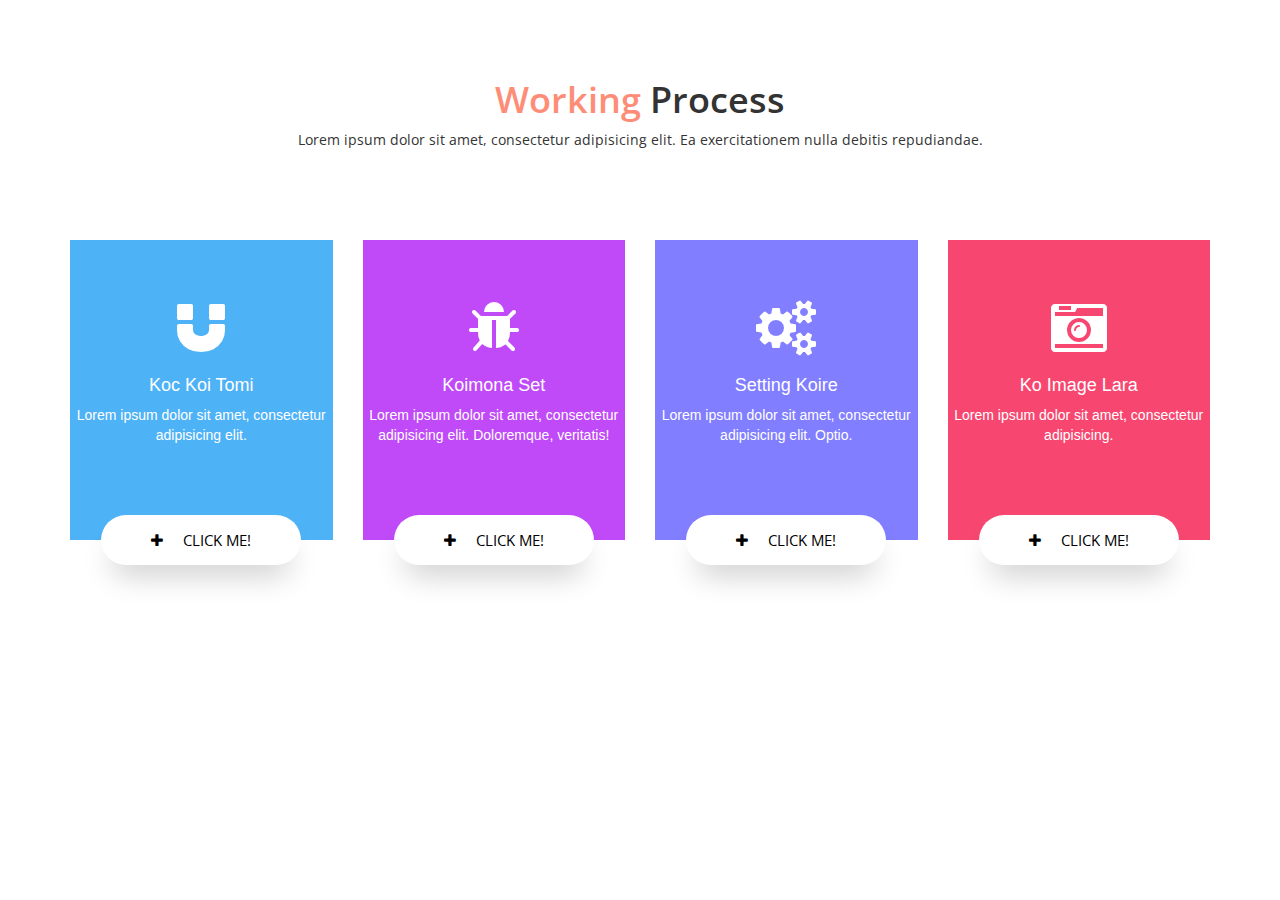
==== commit df76f6ce: "Update index.html" ====
--- a/index.html
+++ b/index.html
@@ -33,7 +33,7 @@
                     <i class="fa fa-magnet fa-4x"></i>
                     <h4 class="main-row-h2">Koc Koi Tomi</h4>
                     <p>Lorem ipsum dolor sit amet, consectetur adipisicing elit.</p>
-                    <button class="main-row_btn"><i class="fa fa-plus fa-1x"></i>Know More</button>
+                    <button class="main-row_btn" id="one"><i class="fa fa-plus fa-1x"></i>CLICK ME!</button>
                 </div>
                 </div>
                 <div class="col-md-3">
@@ -41,7 +41,7 @@
                     <i class="fa fa-bug fa-4x"></i>
                     <h4 class="main-row-h2">Koimona Set</h4>
                     <p>Lorem ipsum dolor sit amet, consectetur adipisicing elit. Doloremque, veritatis!</p>
-                    <button class="main-row_btn"><i class="fa fa-plus fa-1x"></i>Know More</button>
+                    <button class="main-row_btn" id="two"><i class="fa fa-plus fa-1x"></i>CLICK ME!</button>
                 </div>
                 </div>
                 <div class="col-md-3">
@@ -49,7 +49,7 @@
                     <i class="fa fa-cogs fa-4x"></i>
                     <h4 class="main-row-h2">Setting Koire</h4>
                     <p class="col-md-text">Lorem ipsum dolor sit amet, consectetur adipisicing elit. Optio.</p>
-                    <button class="main-row_btn"><i class="fa fa-plus fa-1x"></i>Know More</button>
+                    <button class="main-row_btn" id="three"><i class="fa fa-plus fa-1x"></i>CLICK ME!</button>
                 </div>
                 </div>
                 <div class="col-md-3">
@@ -57,7 +57,7 @@
                     <i class="fa fa-camera-retro fa-4x"></i>
                     <h4 class="main-row-h2">Ko Image Lara</h4>
                     <p>Lorem ipsum dolor sit amet, consectetur adipisicing.</p>
-                    <button class="main-row_btn"><i class="fa fa-plus fa-1x"></i>Know More</button>
+                    <button class="main-row_btn" id="four"><i class="fa fa-plus fa-1x"></i>CLICK ME!</button>
                 </div>
                 </div>
             </div>
@@ -69,4 +69,4 @@
     <!-- Include all compiled plugins (below), or include individual files as needed -->
     <script src="js/bootstrap.min.js"></script>
   </body>
-</html>+</html>
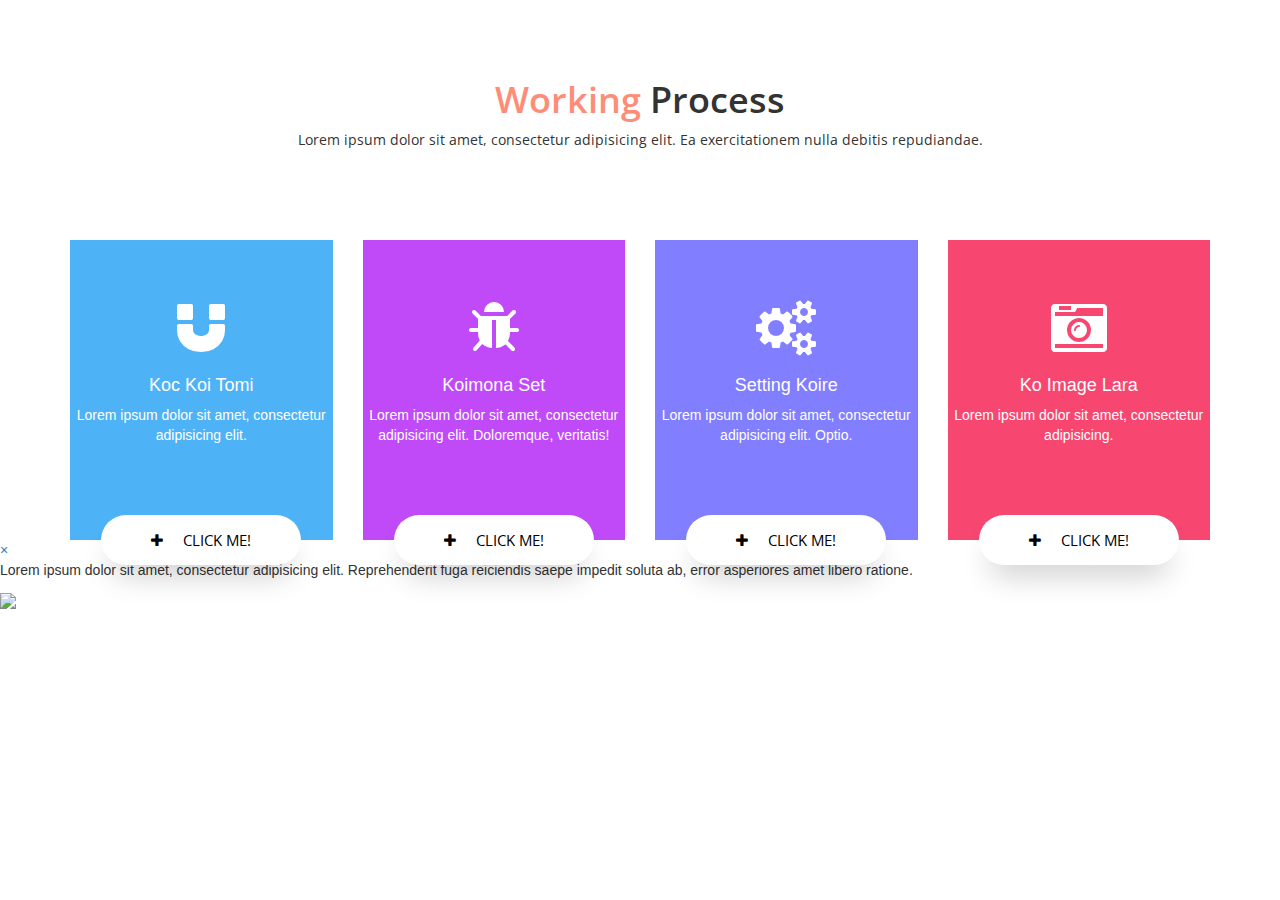
==== commit ad7338ef: "Update index.html" ====
--- a/index.html
+++ b/index.html
@@ -62,6 +62,11 @@
                 </div>
             </div>
         </div>
+         <div class="popup" id="modal-1">
+            <a href="#close" class="popup-close">&times</a>
+            <p class="popup-text">Lorem ipsum dolor sit amet, consectetur adipisicing elit. Reprehenderit fuga reiciendis saepe impedit soluta ab, error asperiores amet libero ratione.</p>
+            <img src="img/cannabis.png" class="popup-png">
+        </div>
     </main>
 
     <!-- jQuery (necessary for Bootstrap's JavaScript plugins) -->
--- a/css/main.css
+++ b/css/main.css
@@ -76,4 +76,20 @@
   border-radius: 30px;
   -webkit-box-shadow: 0 20px 30px -10px rgba(0,0,0,.2);
   box-shadow: 0 20px 30px -10px rgba(0,0,0,.2);
-}+  transition: all .5s;
+}
+
+.main-row_btn:hover {
+  height: 30rem;
+  color: #fff;
+  transform: translateY(-20rem) rotate(15deg);
+  background-color: #a61000;
+}
+
+.main-row_btn:focus {
+  color: red;
+  background-color: #fff;
+  border-width: 2rem;
+  border-radius: 10px;
+  border-color: green;
+}
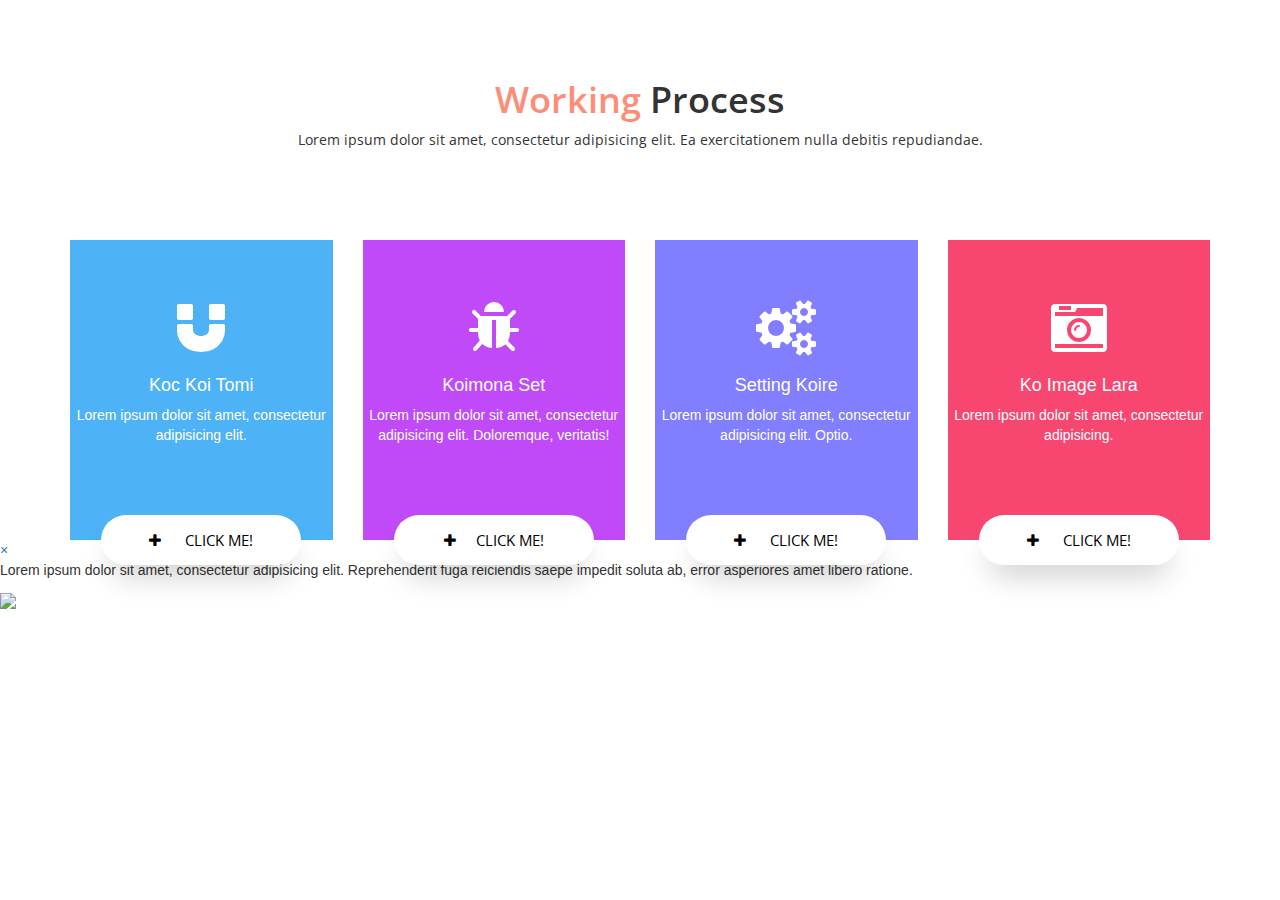
==== commit e012e30c: "Update index.html" ====
--- a/index.html
+++ b/index.html
@@ -33,7 +33,7 @@
                     <i class="fa fa-magnet fa-4x"></i>
                     <h4 class="main-row-h2">Koc Koi Tomi</h4>
                     <p>Lorem ipsum dolor sit amet, consectetur adipisicing elit.</p>
-                    <button class="main-row_btn" id="one"><i class="fa fa-plus fa-1x"></i>CLICK ME!</button>
+                    <a href="#modal-1"><button class="main-row_btn" id="one"><i class="fa fa-plus fa-1x"></i> CLICK ME!</button></a>
                 </div>
                 </div>
                 <div class="col-md-3">
@@ -41,7 +41,7 @@
                     <i class="fa fa-bug fa-4x"></i>
                     <h4 class="main-row-h2">Koimona Set</h4>
                     <p>Lorem ipsum dolor sit amet, consectetur adipisicing elit. Doloremque, veritatis!</p>
-                    <button class="main-row_btn" id="two"><i class="fa fa-plus fa-1x"></i>CLICK ME!</button>
+                    <a href="#modal-1"><button class="main-row_btn" id="two"><i class="fa fa-plus fa-1x"></i>CLICK ME!</button></a>
                 </div>
                 </div>
                 <div class="col-md-3">
@@ -49,7 +49,7 @@
                     <i class="fa fa-cogs fa-4x"></i>
                     <h4 class="main-row-h2">Setting Koire</h4>
                     <p class="col-md-text">Lorem ipsum dolor sit amet, consectetur adipisicing elit. Optio.</p>
-                    <button class="main-row_btn" id="three"><i class="fa fa-plus fa-1x"></i>CLICK ME!</button>
+                    <a href="#modal-1"><button class="main-row_btn" id="three"><i class="fa fa-plus fa-1x"></i> CLICK ME!</button></a>
                 </div>
                 </div>
                 <div class="col-md-3">
@@ -57,12 +57,12 @@
                     <i class="fa fa-camera-retro fa-4x"></i>
                     <h4 class="main-row-h2">Ko Image Lara</h4>
                     <p>Lorem ipsum dolor sit amet, consectetur adipisicing.</p>
-                    <button class="main-row_btn" id="four"><i class="fa fa-plus fa-1x"></i>CLICK ME!</button>
+                    <a href="#modal-1"><button class="main-row_btn" id="four"><i class="fa fa-plus fa-1x"></i> CLICK ME!</button></a>
                 </div>
                 </div>
             </div>
         </div>
-         <div class="popup" id="modal-1">
+        <div class="popup" id="modal-1">
             <a href="#close" class="popup-close">&times</a>
             <p class="popup-text">Lorem ipsum dolor sit amet, consectetur adipisicing elit. Reprehenderit fuga reiciendis saepe impedit soluta ab, error asperiores amet libero ratione.</p>
             <img src="img/cannabis.png" class="popup-png">
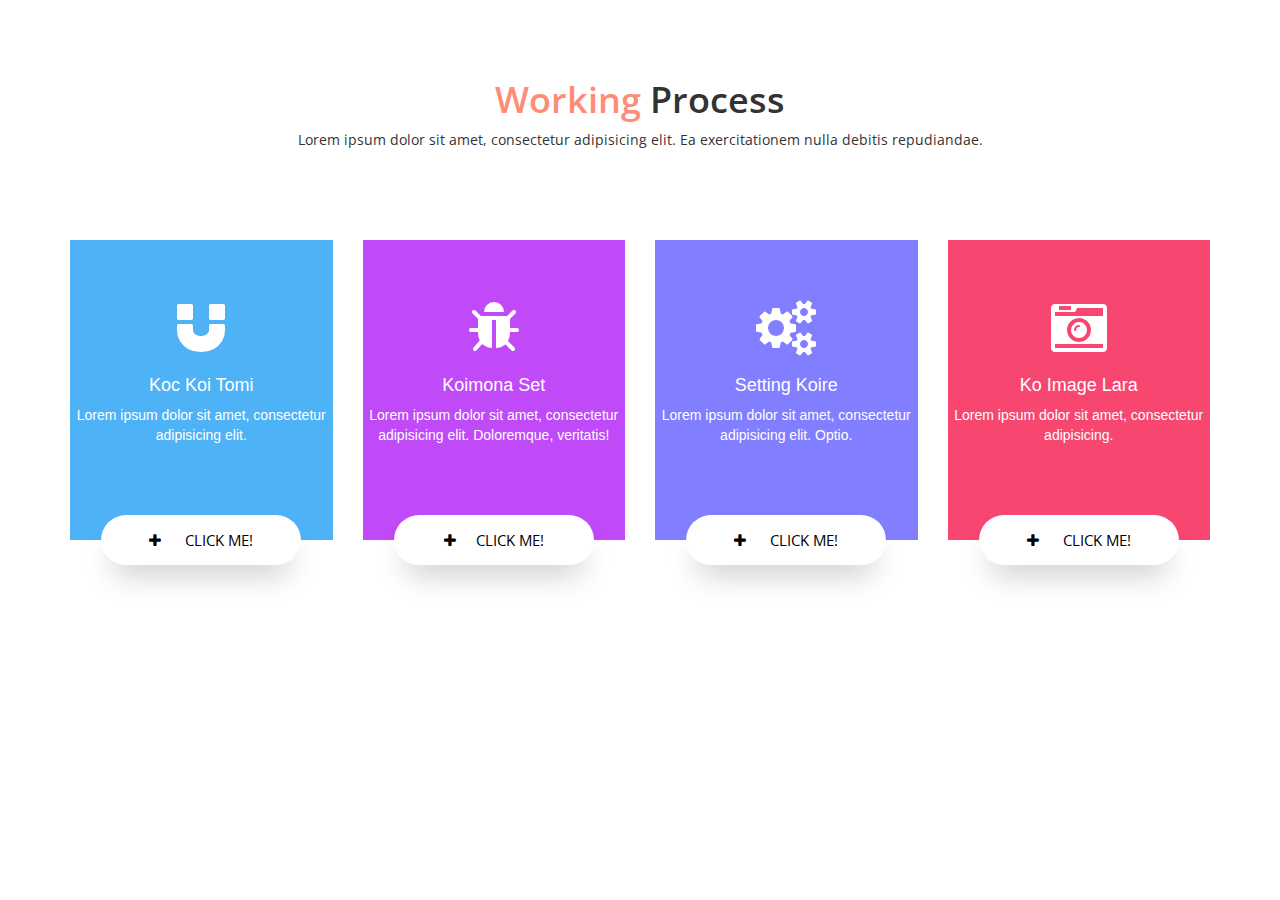
==== commit 517a29c8: "Add files via upload" ====
--- a/index.html
+++ b/index.html
@@ -62,7 +62,7 @@
                 </div>
             </div>
         </div>
-        <div class="popup" id="modal-1">
+            <div class="popup" id="modal-1">
             <a href="#close" class="popup-close">&times</a>
             <p class="popup-text">Lorem ipsum dolor sit amet, consectetur adipisicing elit. Reprehenderit fuga reiciendis saepe impedit soluta ab, error asperiores amet libero ratione.</p>
             <img src="img/cannabis.png" class="popup-png">
@@ -74,4 +74,4 @@
     <!-- Include all compiled plugins (below), or include individual files as needed -->
     <script src="js/bootstrap.min.js"></script>
   </body>
-</html>
+</html>--- a/css/main.css
+++ b/css/main.css
@@ -82,7 +82,7 @@
 .main-row_btn:hover {
   height: 30rem;
   color: #fff;
-  transform: translateY(-20rem) rotate(15deg);
+  transform: translateY(-20rem);
   background-color: #a61000;
 }
 
@@ -93,3 +93,38 @@
   border-radius: 10px;
   border-color: green;
 }
+
+.popup {
+  text-align: center;
+  width: 40rem;
+  background-color: #fd8d77;
+  transform: translateX(120%) translateY(-300%);
+  position: fixed;
+  opacity: 0;
+  transition: all 1s;
+}
+
+.popup:target {
+  opacity: 1;
+  transform: translateX(120%) translateY(-100%);
+}
+
+.popup-close {
+  position: absolute;
+  top: .5rem;
+  right: 1rem;
+  text-decoration: none;
+  font-size: 3rem;
+}
+
+.popup-png {
+  margin: 1rem auto;
+  weight: 30rem;
+  height: 30rem;
+}
+
+.popup-text {
+  padding-top: 5rem;
+  padding-right: 2rem;
+  padding-left: 2rem;
+}
